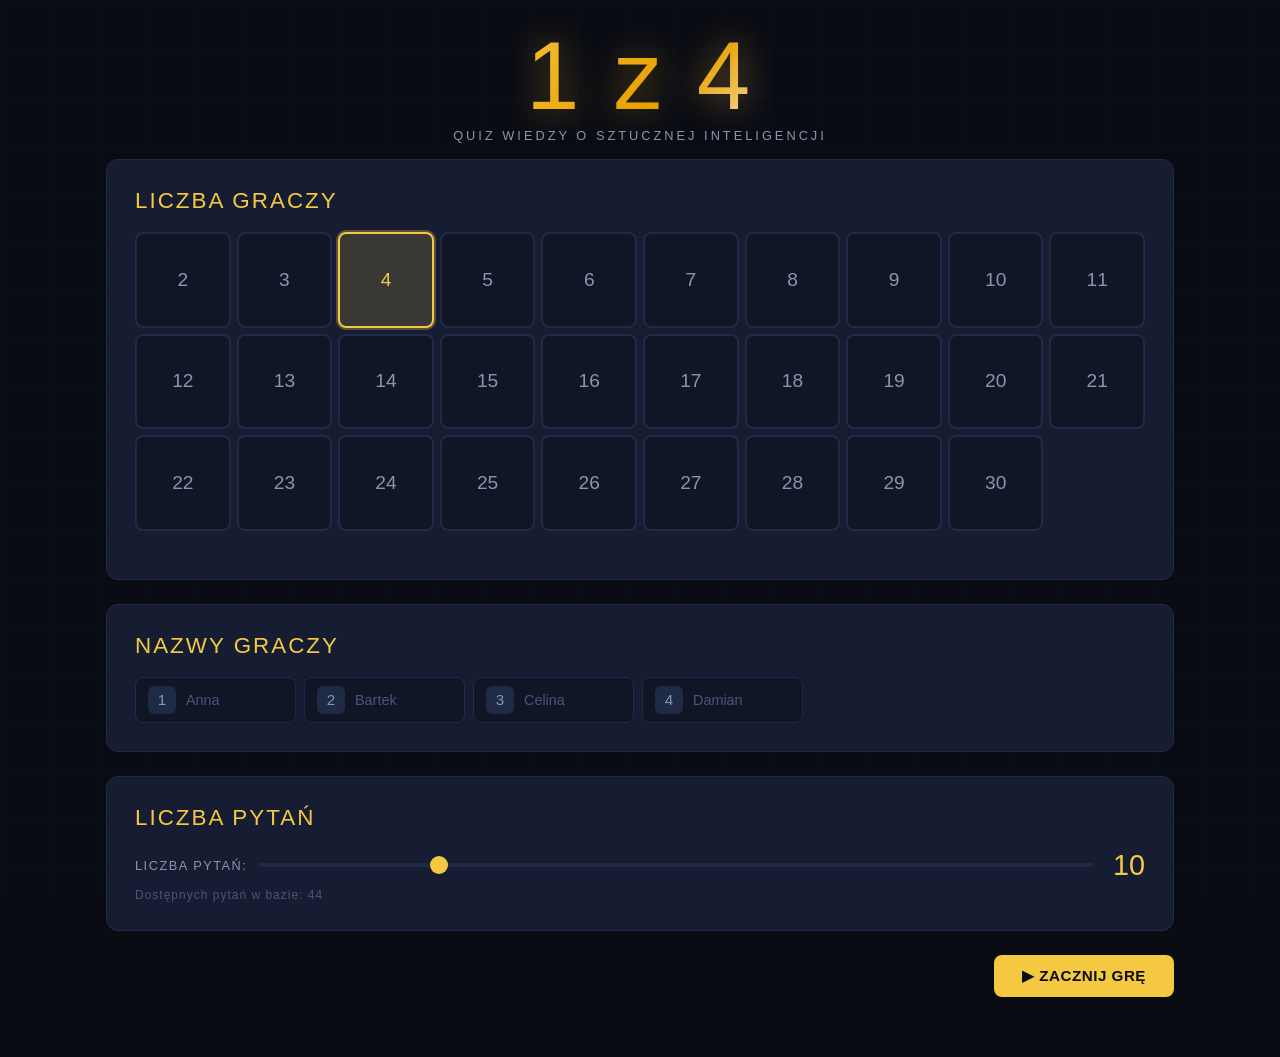
==== 1z10.html @ 4d4ddbfc "first commit" ====
<!DOCTYPE html>
<html lang="pl">
<head>
<meta charset="UTF-8" />
<meta name="viewport" content="width=device-width, initial-scale=1.0" />
<title>1 z N — Quiz AI</title>
<link rel="preconnect" href="https://fonts.googleapis.com" />
<link href="https://fonts.googleapis.com/css2?family=Cinzel:wght@400;700;900&family=Raleway:wght@300;400;600&display=swap" rel="stylesheet"/>
<style>
  /* ===== RESET & TOKENS ===== */
  *, *::before, *::after { box-sizing: border-box; margin: 0; padding: 0; }

  :root {
    --bg:       #0a0c14;
    --surface:  #111627;
    --card:     #161d32;
    --border:   #1f2a45;
    --gold:     #f5c842;
    --gold2:    #e8a000;
    --blue:     #2563eb;
    --green:    #22c55e;
    --red:      #ef4444;
    --muted:    #4a5578;
    --text:     #e8eaf0;
    --subtext:  #8a94b0;
    --radius:   12px;
    --font-h:   'Bebas Neue', sans-serif;
    --font-b:   'DM Sans', sans-serif;
  }

  body {
    background: var(--bg);
    color: var(--text);
    font-family: var(--font-b);
    min-height: 100vh;
    display: flex;
    flex-direction: column;
    align-items: center;
    overflow-x: hidden;
  }

  /* ===== BACKGROUND GRID ===== */
  body::before {
    content: '';
    position: fixed; inset: 0;
    background-image:
      linear-gradient(rgba(37,99,235,.04) 1px, transparent 1px),
      linear-gradient(90deg, rgba(37,99,235,.04) 1px, transparent 1px);
    background-size: 48px 48px;
    pointer-events: none;
    z-index: 0;
  }

  /* ===== LOGO BAR ===== */
  #logo-bar {
    width: 100%;
    display: flex;
    align-items: center;
    justify-content: center;
    padding: 28px 0 16px;
    position: relative;
    z-index: 1;
  }

  #logo {
    font-family: var(--font-h);
    font-size: clamp(3.5rem, 8vw, 6rem);
    letter-spacing: 4px;
    background: linear-gradient(135deg, var(--gold) 0%, var(--gold2) 60%, #fff 100%);
    -webkit-background-clip: text;
    -webkit-text-fill-color: transparent;
    background-clip: text;
    text-shadow: none;
    line-height: 1;
    text-align: center;
    display: block;
    width: 100%;
    position: relative;
  }

  #logo::after {
    content: attr(data-title);
    position: absolute;
    inset: 0;
    background: linear-gradient(135deg, var(--gold) 0%, var(--gold2) 60%, #fff 100%);
    -webkit-background-clip: text;
    -webkit-text-fill-color: transparent;
    background-clip: text;
    filter: blur(18px);
    opacity: .5;
  }

  #subtitle {
    font-family: var(--font-b);
    font-size: .8rem;
    letter-spacing: 3px;
    text-transform: uppercase;
    color: var(--subtext);
    text-align: center;
    margin-top: 4px;
  }

  /* ===== MAIN WRAPPER ===== */
  #app {
    width: 100%;
    max-width: 1100px;
    padding: 0 16px 60px;
    position: relative;
    z-index: 1;
  }

  /* ===== SCREENS ===== */
  .screen { display: none; flex-direction: column; gap: 24px; }
  .screen.active { display: flex; }

  /* ===== CARD ===== */
  .card {
    background: var(--card);
    border: 1px solid var(--border);
    border-radius: var(--radius);
    padding: 28px;
  }

  .card-title {
    font-family: var(--font-h);
    font-size: 1.4rem;
    letter-spacing: 2px;
    color: var(--gold);
    margin-bottom: 18px;
  }

  /* ===== BUTTONS ===== */
  .btn {
    display: inline-flex;
    align-items: center;
    justify-content: center;
    gap: 8px;
    padding: 12px 28px;
    border: none;
    border-radius: 8px;
    font-family: var(--font-b);
    font-size: .95rem;
    font-weight: 700;
    letter-spacing: .5px;
    cursor: pointer;
    transition: all .15s;
  }
  .btn:active { transform: scale(.97); }

  .btn-primary {
    background: var(--gold);
    color: #0a0c14;
  }
  .btn-primary:hover { background: var(--gold2); }

  .btn-secondary {
    background: var(--surface);
    color: var(--text);
    border: 1px solid var(--border);
  }
  .btn-secondary:hover { border-color: var(--gold); color: var(--gold); }

  .btn-danger { background: var(--red); color: #fff; }
  .btn-danger:hover { background: #c53030; }

  .btn-success { background: var(--green); color: #fff; }
  .btn-success:hover { background: #16a34a; }

  .btn-reveal {
    background: rgba(245,200,66,.15);
    color: var(--gold);
    border: 1px solid rgba(245,200,66,.4);
  }
  .btn-reveal:hover { background: rgba(245,200,66,.25); }

  .btn-full { width: 100%; }

  /* ===== SETUP SCREEN ===== */
  .player-count-grid {
    display: grid;
    grid-template-columns: repeat(10, 1fr);
    gap: 6px;
    margin-bottom: 20px;
  }

  .count-btn {
    aspect-ratio: 1;
    border: 2px solid var(--border);
    border-radius: 8px;
    background: var(--surface);
    color: var(--subtext);
    font-family: var(--font-h);
    font-size: clamp(.9rem, 1.5vw, 1.3rem);
    cursor: pointer;
    transition: all .15s;
  }
  .count-btn:hover, .count-btn.selected {
    border-color: var(--gold);
    color: var(--gold);
    background: rgba(245,200,66,.08);
  }
  .count-btn.selected {
    background: rgba(245,200,66,.16);
    box-shadow: 0 0 0 2px rgba(245,200,66,.3);
  }

  .players-grid {
    display: grid;
    grid-template-columns: repeat(auto-fill, minmax(160px, 1fr));
    gap: 8px;
    max-height: 420px;
    overflow-y: auto;
    padding-right: 4px;
  }
  .players-grid::-webkit-scrollbar { width: 4px; }
  .players-grid::-webkit-scrollbar-track { background: var(--surface); }
  .players-grid::-webkit-scrollbar-thumb { background: var(--border); border-radius: 2px; }

  .player-input-wrap {
    display: flex;
    align-items: center;
    gap: 10px;
    background: var(--surface);
    border: 1px solid var(--border);
    border-radius: 8px;
    padding: 8px 12px;
    transition: border-color .15s;
  }
  .player-input-wrap:focus-within { border-color: var(--gold); }

  .player-badge {
    width: 28px; height: 28px;
    background: var(--border);
    border-radius: 6px;
    display: flex; align-items: center; justify-content: center;
    font-family: var(--font-h);
    font-size: .95rem;
    color: var(--subtext);
    flex-shrink: 0;
  }

  .player-input {
    background: transparent;
    border: none;
    outline: none;
    color: var(--text);
    font-family: var(--font-b);
    font-size: .9rem;
    width: 100%;
  }
  .player-input::placeholder { color: var(--muted); }

  /* ===== QUESTION COUNT ===== */
  .q-count-row {
    display: flex;
    align-items: center;
    gap: 12px;
  }

  input[type="range"] {
    -webkit-appearance: none;
    flex: 1;
    height: 4px;
    border-radius: 2px;
    background: var(--border);
    outline: none;
  }
  input[type="range"]::-webkit-slider-thumb {
    -webkit-appearance: none;
    width: 18px; height: 18px;
    border-radius: 50%;
    background: var(--gold);
    cursor: pointer;
  }

  .q-count-val {
    font-family: var(--font-h);
    font-size: 1.8rem;
    color: var(--gold);
    min-width: 40px;
    text-align: right;
  }

  #q-count-max {
    font-size: .75rem;
    color: var(--muted);
    letter-spacing: 1px;
    margin-top: 6px;
  }

  /* ===== GAME SCREEN ===== */
  #scoreboard {
    display: grid;
    grid-template-columns: repeat(auto-fill, minmax(88px, 1fr));
    gap: 6px;
  }

  #scoreboard.many {
    grid-template-columns: repeat(auto-fill, minmax(72px, 1fr));
    gap: 4px;
  }

  .score-card {
    background: var(--surface);
    border: 2px solid var(--border);
    border-radius: 10px;
    padding: 8px 6px;
    text-align: center;
    transition: all .2s;
    position: relative;
    overflow: hidden;
    cursor: pointer;
    user-select: none;
    -webkit-tap-highlight-color: transparent;
  }
  .score-card:hover:not(.correct):not(.wrong):not(.buzzed) {
    border-color: rgba(245,200,66,.5);
    background: rgba(245,200,66,.05);
  }
  .score-card.buzzed {
    border-color: var(--gold);
    background: rgba(245,200,66,.1);
    box-shadow: 0 0 18px rgba(245,200,66,.25);
    animation: pulse-gold .4s ease-in-out;
  }
  .score-card.correct {
    border-color: var(--green);
    background: rgba(34,197,94,.12);
    cursor: default;
  }
  .score-card.wrong {
    border-color: var(--red);
    background: rgba(239,68,68,.08);
    cursor: default;
    opacity: .55;
  }

  @keyframes pulse-gold {
    0%   { transform: scale(1); }
    50%  { transform: scale(1.04); }
    100% { transform: scale(1); }
  }

  .score-name {
    font-size: .68rem;
    color: var(--subtext);
    margin-bottom: 2px;
    white-space: nowrap;
    overflow: hidden;
    text-overflow: ellipsis;
  }
  .score-pts {
    font-family: var(--font-h);
    font-size: 1.6rem;
    line-height: 1;
    color: var(--text);
  }
  .score-key {
    font-size: .6rem;
    color: var(--muted);
    margin-top: 2px;
  }
  .score-buzz-btn {
    display: block;
    width: 100%;
    margin-top: 4px;
    padding: 3px 0;
    background: rgba(245,200,66,.12);
    border: 1px solid rgba(245,200,66,.25);
    border-radius: 4px;
    color: var(--gold);
    font-size: .62rem;
    font-weight: 700;
    letter-spacing: .5px;
    cursor: pointer;
    font-family: var(--font-b);
  }
  .score-card.buzzed .score-buzz-btn,
  .score-card.correct .score-buzz-btn,
  .score-card.wrong .score-buzz-btn { display: none; }

  /* ===== QUESTION BOX ===== */
  #question-box {
    background: var(--card);
    border: 2px solid var(--border);
    border-radius: var(--radius);
    padding: 36px 32px;
    text-align: center;
    min-height: 180px;
    display: flex;
    flex-direction: column;
    align-items: center;
    justify-content: center;
    gap: 16px;
    position: relative;
  }

  #q-number {
    font-size: .75rem;
    letter-spacing: 2px;
    text-transform: uppercase;
    color: var(--muted);
  }

  #q-text {
    font-family: var(--font-b);
    font-size: clamp(1.1rem, 2.5vw, 1.5rem);
    font-weight: 500;
    color: var(--text);
    line-height: 1.45;
    max-width: 640px;
  }

  #q-buzz-hint {
    font-size: .8rem;
    color: var(--subtext);
    animation: blink 1.2s step-end infinite;
  }
  #q-buzz-hint span { color: var(--gold); }
  @keyframes blink { 50% { opacity: 0; } }

  /* ===== ANSWER PHASE ===== */
  #answer-phase {
    background: var(--card);
    border: 2px solid var(--gold);
    border-radius: var(--radius);
    padding: 28px;
    display: none;
    flex-direction: column;
    gap: 16px;
    align-items: center;
  }
  #answer-phase.visible { display: flex; }

  /* Sub-phase: player input */
  #sub-input {
    width: 100%;
    display: flex;
    flex-direction: column;
    align-items: center;
    gap: 16px;
  }

  /* Sub-phase: host evaluation */
  #sub-eval {
    width: 100%;
    display: none;
    flex-direction: column;
    align-items: center;
    gap: 18px;
  }
  #sub-eval.visible { display: flex; }

  #answering-name {
    font-family: var(--font-h);
    font-size: 1.6rem;
    color: var(--gold);
    letter-spacing: 2px;
  }

  #answer-input {
    width: 100%;
    max-width: 480px;
    padding: 14px 20px;
    background: var(--surface);
    border: 2px solid var(--border);
    border-radius: 8px;
    color: var(--text);
    font-family: var(--font-b);
    font-size: 1.1rem;
    outline: none;
    text-align: center;
    transition: border-color .15s;
  }
  #answer-input:focus { border-color: var(--gold); }

  /* Eval panel */
  #eval-player-name {
    font-family: var(--font-h);
    font-size: 1.6rem;
    color: var(--gold);
    letter-spacing: 2px;
  }

  #eval-correct-answer {
    background: rgba(34,197,94,.12);
    border: 1px solid rgba(34,197,94,.35);
    border-radius: 8px;
    padding: 10px 24px;
    font-size: 1rem;
    color: var(--green);
    font-weight: 700;
    text-align: center;
    max-width: 480px;
    width: 100%;
    word-break: break-word;
    animation: fade-in .3s ease;
    display: none;
  }
  @keyframes fade-in { from { opacity:0; transform:translateY(-6px); } to { opacity:1; transform:none; } }

  .host-label {
    font-size: .7rem;
    letter-spacing: 2px;
    text-transform: uppercase;
    color: var(--muted);
    background: var(--surface);
    border: 1px solid var(--border);
    border-radius: 4px;
    padding: 2px 8px;
  }

  .eval-actions {
    display: flex;
    gap: 10px;
    flex-wrap: wrap;
    justify-content: center;
    width: 100%;
  }

  .skip-question-row {
    display: flex;
    gap: 10px;
    justify-content: center;
    width: 100%;
    margin-top: 4px;
  }

  /* ===== RESULT FLASH ===== */
  #result-flash {
    display: none;
    position: fixed;
    inset: 0;
    background: rgba(0,0,0,.65);
    z-index: 99;
    align-items: center;
    justify-content: center;
    flex-direction: column;
    gap: 12px;
  }
  #result-flash.show { display: flex; }

  #flash-icon {
    font-size: 5rem;
    animation: pop .35s cubic-bezier(.34,1.56,.64,1);
  }
  @keyframes pop {
    from { transform: scale(.4); opacity: 0; }
    to   { transform: scale(1);  opacity: 1; }
  }

  #flash-text {
    font-family: var(--font-h);
    font-size: 2.2rem;
    letter-spacing: 3px;
    text-align: center;
    max-width: 560px;
    line-height: 1.2;
  }
  #flash-correct-answer {
    font-size: .9rem;
    color: var(--subtext);
    max-width: 440px;
    text-align: center;
  }

  /* Flash with close button (for reveal only) */
  #flash-close-btn {
    margin-top: 8px;
    display: none;
    padding: 10px 32px;
    background: var(--surface);
    border: 1px solid var(--border);
    border-radius: 8px;
    color: var(--text);
    font-family: var(--font-b);
    font-size: .9rem;
    font-weight: 700;
    cursor: pointer;
    letter-spacing: .5px;
    transition: border-color .15s;
  }
  #flash-close-btn:hover { border-color: var(--gold); color: var(--gold); }
  #flash-close-btn.visible { display: inline-flex; align-items: center; justify-content: center; gap: 6px; }

  /* ===== PROGRESS BAR ===== */
  #progress-wrap {
    display: flex;
    align-items: center;
    gap: 12px;
  }
  #progress-bar-bg {
    flex: 1;
    height: 6px;
    background: var(--border);
    border-radius: 3px;
    overflow: hidden;
  }
  #progress-bar-fill {
    height: 100%;
    background: linear-gradient(90deg, var(--blue), var(--gold));
    border-radius: 3px;
    transition: width .4s ease;
  }
  #progress-label {
    font-size: .8rem;
    color: var(--subtext);
    white-space: nowrap;
  }

  /* ===== END SCREEN ===== */
  #podium {
    display: flex;
    justify-content: center;
    align-items: flex-end;
    gap: 12px;
    padding: 16px 0;
  }

  .podium-slot {
    display: flex;
    flex-direction: column;
    align-items: center;
    gap: 6px;
  }

  .podium-name {
    font-size: .8rem;
    color: var(--subtext);
    max-width: 90px;
    text-align: center;
    overflow: hidden;
    text-overflow: ellipsis;
    white-space: nowrap;
  }
  .podium-pts {
    font-family: var(--font-h);
    font-size: 1.5rem;
    color: var(--text);
  }
  .podium-bar {
    width: 80px;
    border-radius: 6px 6px 0 0;
    display: flex;
    align-items: flex-start;
    justify-content: center;
    padding-top: 8px;
    font-family: var(--font-h);
    font-size: 1.8rem;
  }

  .podium-1 .podium-bar { background: linear-gradient(180deg, #f5c842, #c48a00); height: 120px; }
  .podium-2 .podium-bar { background: linear-gradient(180deg, #b4bfcc, #6b7a8d); height: 90px; }
  .podium-3 .podium-bar { background: linear-gradient(180deg, #c97a3a, #7a4718); height: 65px; }
  .podium-rest .podium-bar { background: var(--border); height: 44px; }

  #final-ranking {
    display: flex;
    flex-direction: column;
    gap: 6px;
  }

  .rank-row {
    display: flex;
    align-items: center;
    gap: 14px;
    padding: 10px 16px;
    background: var(--surface);
    border: 1px solid var(--border);
    border-radius: 8px;
  }
  .rank-row:first-child { border-color: var(--gold); background: rgba(245,200,66,.07); }

  .rank-pos {
    font-family: var(--font-h);
    font-size: 1.3rem;
    color: var(--muted);
    min-width: 28px;
  }
  .rank-row:first-child .rank-pos { color: var(--gold); }
  .rank-row-name { flex: 1; font-weight: 500; }
  .rank-row-pts {
    font-family: var(--font-h);
    font-size: 1.4rem;
    color: var(--text);
  }

  /* ===== UTILITY ===== */
  .row { display: flex; gap: 12px; flex-wrap: wrap; }
  .row-right { justify-content: flex-end; }
  .row-center { justify-content: center; }

  label.field-label {
    display: block;
    font-size: .8rem;
    letter-spacing: 1.5px;
    text-transform: uppercase;
    color: var(--subtext);
    margin-bottom: 8px;
  }

  .divider {
    height: 1px;
    background: var(--border);
    margin: 4px 0;
  }

  #buzz-log {
    display: flex;
    flex-direction: column;
    gap: 4px;
    max-height: 90px;
    overflow-y: auto;
    font-size: .78rem;
    color: var(--subtext);
    width: 100%;
  }
  .buzz-entry { display: flex; gap: 6px; align-items: center; }
  .buzz-dot { width: 6px; height: 6px; border-radius: 50%; background: var(--gold); flex-shrink: 0; }

  #answer-timer {
    font-family: var(--font-h);
    font-size: 2.4rem;
    color: var(--gold);
    line-height: 1;
  }
  #answer-timer.urgent { color: var(--red); animation: blink .5s step-end infinite; }

  /* Skip question button in question box */
  #btn-skip-question {
    margin-top: 8px;
    padding: 7px 18px;
    background: transparent;
    border: 1px solid var(--border);
    border-radius: 6px;
    color: var(--muted);
    font-family: var(--font-b);
    font-size: .78rem;
    cursor: pointer;
    transition: all .15s;
    letter-spacing: .5px;
  }
  #btn-skip-question:hover { border-color: var(--subtext); color: var(--text); }
</style>
</head>
<body>

<!-- LOGO -->
<div id="logo-bar">
  <div>
    <div id="logo" data-title="1 z 10">1 z 10</div>
    <div id="subtitle">Quiz wiedzy o sztucznej inteligencji</div>
  </div>
</div>

<div id="app">

  <!-- ===================== SETUP SCREEN ===================== -->
  <div id="screen-setup" class="screen active">

    <div class="card">
      <div class="card-title">LICZBA GRACZY</div>
      <div class="player-count-grid" id="count-grid"></div>
    </div>

    <div class="card">
      <div class="card-title">NAZWY GRACZY</div>
      <div class="players-grid" id="players-grid"></div>
    </div>

    <div class="card">
      <div class="card-title">LICZBA PYTAŃ</div>
      <div class="q-count-row">
        <label class="field-label" style="margin:0;white-space:nowrap">Liczba pytań:</label>
        <input type="range" id="q-range" min="1" max="30" value="10" step="1" />
        <div class="q-count-val" id="q-count-val">10</div>
      </div>
      <div id="q-count-max">Dostępnych pytań w bazie: <span id="q-pool-size">…</span></div>
    </div>

    <div class="row row-right">
      <button class="btn btn-primary" id="btn-start" onclick="startGame()">▶ ZACZNIJ GRĘ</button>
    </div>

  </div>

  <!-- ===================== GAME SCREEN ===================== -->
  <div id="screen-game" class="screen">

    <div id="progress-wrap">
      <div id="progress-bar-bg"><div id="progress-bar-fill" style="width:0%"></div></div>
      <div id="progress-label">0 / 0</div>
    </div>

    <div id="scoreboard"></div>

    <!-- Question display -->
    <div id="question-box">
      <div id="q-number">PYTANIE 1</div>
      <div id="q-text">Ładowanie pytania…</div>
      <div id="q-buzz-hint">▼ Naciśnij swój klawisz żeby odpowiedzieć</div>
      <button id="btn-skip-question" onclick="skipQuestion()">Pomiń pytanie →</button>
    </div>

    <!-- Answer + evaluation panel -->
    <div id="answer-phase">

      <!-- SUB-PHASE 1: player types answer -->
      <div id="sub-input">
        <div id="answering-name">GRACZ</div>
        <div style="display:flex;align-items:center;gap:16px">
  <div id="answer-timer">10</div>
</div>
        <div class="row row-center">
          <button class="btn btn-primary" onclick="submitAnswer()">✔ ZATWIERDŹ</button>
          <button class="btn btn-secondary" onclick="timeoutAnswerer()">⌛ CZAS MINĄŁ</button>
        </div>
      </div>

      <!-- SUB-PHASE 2: host evaluation -->
      <div id="sub-eval">
        <span class="host-label">🎙 PROWADZĄCY — OCEŃ ODPOWIEDŹ</span>
        <div id="eval-player-name">GRACZ</div>

        <!-- Revealed correct answer (hidden until host clicks) -->
        <div id="eval-correct-answer"></div>

        <!-- Show answer button -->
        <div class="eval-actions">
          <button class="btn btn-reveal" id="btn-reveal" onclick="revealCorrectAnswer()">💡 Pokaż prawidłową odpowiedź</button>
        </div>

        <!-- Judge buttons -->
        <div class="eval-actions" style="gap:14px">
          <button class="btn btn-success" style="font-size:1.05rem;padding:14px 36px;" onclick="hostJudge(true)">✓ POPRAWNA</button>
          <button class="btn btn-danger"  style="font-size:1.05rem;padding:14px 36px;" onclick="hostJudge(false)">✗ BŁĘDNA</button>
        </div>

        <div style="width:100%;height:1px;background:var(--border);margin:2px 0"></div>
        <button class="btn btn-secondary" style="font-size:.82rem;padding:8px 20px;" onclick="skipQuestion()">Pomiń pytanie bez punktów →</button>
      </div>

      <div id="buzz-log"></div>
    </div>

    <div class="row row-right">
      <button class="btn btn-secondary" onclick="quitGame()">⬅ Wyjdź</button>
    </div>

  </div>

  <!-- ===================== END SCREEN ===================== -->
  <div id="screen-end" class="screen">

    <div class="card" style="text-align:center">
      <div class="card-title" style="font-size:2rem;letter-spacing:4px">KONIEC GRY!</div>
      <div id="winner-text" style="font-size:1.1rem;color:var(--subtext)"></div>
    </div>

    <div class="card">
      <div class="card-title">PODIUM</div>
      <div id="podium"></div>
    </div>

    <div class="card">
      <div class="card-title">WYNIKI KOŃCOWE</div>
      <div id="final-ranking"></div>
    </div>

    <div class="row row-right">
      <button class="btn btn-primary" onclick="backToSetup()">↩ GRAJ PONOWNIE</button>
    </div>

  </div>

</div>

<!-- RESULT FLASH OVERLAY -->
<div id="result-flash">
  <div id="flash-icon">✅</div>
  <div id="flash-text"></div>
  <div id="flash-correct-answer"></div>
  <button id="flash-close-btn" onclick="hideFlash()">✕ Zamknij i oceń</button>
</div>

<script src="./js/pytania.js"></script>
<script src="./js/utils.js"></script>
<script>
// =============================================
// GAME STATE
// =============================================
let GRA = null;
let timerInterval = null;
let timerVal = 10;
let answerLocked = false;
let currentAnswerer = null;   // gracz currently in answer/eval phase
let revealedAnswer = false;   // whether host already clicked reveal this round

// =============================================
// SETUP
// =============================================
let selectedCount = 4;

(function initSetup() {
  // Player count buttons 2–30
  const grid = document.getElementById('count-grid');
  for (let i = 2; i <= 30; i++) {
    const b = document.createElement('button');
    b.className = 'count-btn' + (i === selectedCount ? ' selected' : '');
    b.textContent = i;
    b.dataset.n = i;
    b.onclick = () => selectCount(i);
    grid.appendChild(b);
  }

  // Q range — dynamic max from PYTANIA pool
  const range = document.getElementById('q-range');

  // Wait for pytania.js to load, then set max
  function setRangeMax() {
    const poolSize = (typeof PYTANIA !== 'undefined') ? PYTANIA.length : 30;
    range.max = poolSize;
    const defaultVal = Math.min(10, poolSize);
    range.value = defaultVal;
    document.getElementById('q-count-val').textContent = defaultVal;
    document.getElementById('q-pool-size').textContent = poolSize;
  }

  // If PYTANIA already defined (sync load), set immediately; else wait
  if (typeof PYTANIA !== 'undefined') {
    setRangeMax();
  } else {
    window.addEventListener('load', setRangeMax);
    // fallback: try after short delay
    setTimeout(setRangeMax, 100);
  }

  range.addEventListener('input', () => {
    document.getElementById('q-count-val').textContent = range.value;
  });

  renderPlayerInputs();
  updateLogo(selectedCount);
})();

function selectCount(n) {
  selectedCount = n;
  document.querySelectorAll('.count-btn').forEach(b => {
    b.classList.toggle('selected', +b.dataset.n === n);
  });
  renderPlayerInputs();
  updateLogo(n);
}

function renderPlayerInputs() {
  const grid = document.getElementById('players-grid');
  const existing = [...grid.querySelectorAll('input')].map(i => i.value);
  grid.innerHTML = '';

  const klucze = ["1","2","3","4","5","6","7","8","9","0",
                  "—","—","—","—","—","—","—","—","—","—",
                  "—","—","—","—","—","—","—","—","—","—"];
  const domyslne = [
    "Anna","Bartek","Celina","Damian","Ela","Filip","Gosia","Hubert","Iga","Jarek",
    "Kasia","Leon","Marta","Norbert","Ola","Piotr","Roma","Szymon","Tosia","Urek",
    "Vika","Wojtek","Xenia","Ysek","Zosia","Adam","Basia","Czarek","Dorota","Emil"
  ];

  for (let i = 0; i < selectedCount; i++) {
    const wrap = document.createElement('div');
    wrap.className = 'player-input-wrap';

    const badge = document.createElement('div');
    badge.className = 'player-badge';
    badge.textContent = klucze[i];

    const inp = document.createElement('input');
    inp.className = 'player-input';
    inp.type = 'text';
    inp.placeholder = domyslne[i] || `Gracz ${i+1}`;
    inp.value = existing[i] || '';
    inp.maxLength = 16;

    wrap.appendChild(badge);
    wrap.appendChild(inp);
    grid.appendChild(wrap);
  }
}

function getPlayerNames() {
  const domyslne = Array.from({length:30}, (_,i) => `Gracz ${i+1}`);
  return [...document.querySelectorAll('.player-input')].map((inp, i) =>
    inp.value.trim() || domyslne[i]
  );
}

function updateLogo(n) {
  const logo = document.getElementById('logo');
  const t = `1 z ${n}`;
  logo.textContent = t;
  logo.setAttribute('data-title', t);
}

// =============================================
// START GAME
// =============================================
function startGame() {
  const names = getPlayerNames();
  const qCount = +document.getElementById('q-range').value;
  const pytania = losujPytania(PYTANIA, qCount);

  GRA = stworzStanGry(names, pytania);

  showScreen('game');
  updateProgress();
  renderScoreboard();
  showQuestion();
  document.addEventListener('keydown', onKeyDown);
}

// =============================================
// SHOW QUESTION
// =============================================
function showQuestion() {
  if (GRA.aktualnyIndeks >= GRA.pytania.length) {
    endGame();
    return;
  }

  const p = GRA.pytania[GRA.aktualnyIndeks];
  GRA.fazaGry = 'pytanie';
  GRA.buzzKolejka = [];
  answerLocked = false;
  currentAnswerer = null;
  revealedAnswer = false;

  // Reset all player buzz/correct/wrong flags for this question
  GRA.gracze.forEach(g => { g.buzzed = false; });
  renderScoreboard();

  document.getElementById('q-number').textContent =
    `PYTANIE ${GRA.aktualnyIndeks + 1} / ${GRA.pytania.length}`;
  document.getElementById('q-text').textContent = p.pytanie;

  const n = GRA.gracze.length;
  const hintEl = document.getElementById('q-buzz-hint');
  if (n <= 10) {
    hintEl.innerHTML = '▼ Naciśnij swój klawisz <span>1–' + (n <= 9 ? n : '0') + '</span> żeby odpowiedzieć';
  } else {
    hintEl.innerHTML = '▼ Kliknij swój panel lub użyj <span>klawiszy 1–0</span> dla pierwszych 10';
  }
  hintEl.style.display = '';

  // Show skip button only in question phase
  document.getElementById('btn-skip-question').style.display = '';

  hideAnswerPhase();
  updateProgress();
}

// =============================================
// KEYBOARD HANDLER
// =============================================
function onKeyDown(e) {
  if (GRA.fazaGry === 'pytanie') {
    const klucze = ["1","2","3","4","5","6","7","8","9","0"];
    const idx = klucze.indexOf(e.key);
    if (idx === -1 || idx >= GRA.gracze.length) return;
    buzzPlayer(GRA.gracze[idx].id);
  }

  if (GRA.fazaGry === 'odpowiedz') {
    if (e.key === 'Enter') submitAnswer();
  }
}

// =============================================
// BUZZ
// =============================================
function buzzPlayer(gId) {
  if (GRA.fazaGry !== 'pytanie') return;
  if (answerLocked) return;

  const gracz = GRA.gracze.find(g => g.id === gId);
  if (!gracz || gracz.buzzed) return;

  const card = document.getElementById(`sc-${gracz.id}`);
  if (card && (card.classList.contains('correct') || card.classList.contains('wrong'))) return;

  gracz.buzzed = true;
  GRA.buzzKolejka.push(gracz);

  if (card) card.classList.add('buzzed');
  dzwiek('buzz');

  openAnswerPhase(gracz);
}

// =============================================
// ANSWER PHASE — INPUT SUB-PHASE
// =============================================
function openAnswerPhase(gracz) {
  GRA.fazaGry = 'odpowiedz';
  currentAnswerer = gracz;
  answerLocked = false;

  document.getElementById('q-buzz-hint').style.display = 'none';
  document.getElementById('btn-skip-question').style.display = 'none';
  document.getElementById('answering-name').textContent = `${gracz.nazwa} odpowiada!`;

  // Show input sub-phase, hide eval sub-phase
  document.getElementById('sub-input').style.display = '';
  document.getElementById('sub-eval').style.display = 'none';
  document.getElementById('sub-eval').classList.remove('visible');


  document.getElementById('answer-phase').classList.add('visible');

  renderBuzzLog();
  startAnswerTimer(gracz);

  // Focus after small delay (avoid key event triggering input)
}

function startAnswerTimer(gracz) {
  clearInterval(timerInterval);
  timerVal = 10;
  const timerEl = document.getElementById('answer-timer');
  timerEl.textContent = timerVal;
  timerEl.classList.remove('urgent');

  timerInterval = setInterval(() => {
    timerVal--;
    timerEl.textContent = timerVal;
    if (timerVal <= 3) timerEl.classList.add('urgent');
    if (timerVal <= 0) {
      clearInterval(timerInterval);
      // Timer ran out — go straight to evaluation with "(czas minął)"
      transitionToEval('(czas minął)');
    }
  }, 1000);
}

function submitAnswer() {
  if (answerLocked || GRA.fazaGry !== 'odpowiedz') return;
  clearInterval(timerInterval);
transitionToEval('');
}

function timeoutAnswerer() {
  if (GRA.fazaGry !== 'odpowiedz') return;
  clearInterval(timerInterval);
  transitionToEval('(czas minął)');
}

// =============================================
// ANSWER PHASE — EVAL SUB-PHASE
// =============================================
function transitionToEval(wpisana) {
  GRA.fazaGry = 'ocena';
  answerLocked = true;

  // Hide input, show eval
  document.getElementById('sub-input').style.display = 'none';
  const evalDiv = document.getElementById('sub-eval');
  evalDiv.style.display = '';
  evalDiv.classList.add('visible');

  document.getElementById('eval-player-name').textContent = currentAnswerer.nazwa;

  // Reset reveal state
  revealedAnswer = false;
  const corrEl = document.getElementById('eval-correct-answer');
  corrEl.style.display = 'none';
  corrEl.textContent = '';
  document.getElementById('btn-reveal').disabled = false;
  document.getElementById('btn-reveal').style.opacity = '1';
}

function revealCorrectAnswer() {
  if (revealedAnswer) return;
  revealedAnswer = true;

  const poprawna = GRA.pytania[GRA.aktualnyIndeks].poprawna;

  // Show in eval panel
  const corrEl = document.getElementById('eval-correct-answer');
  corrEl.textContent = `✓ Prawidłowa odpowiedź: ${poprawna}`;
  corrEl.style.display = '';

  // Dim the button
  const btn = document.getElementById('btn-reveal');
  btn.disabled = true;
  btn.style.opacity = '.45';

  // Show in big overlay (with close button so host can return to panel)
  showFlash('reveal-only', null, poprawna);
}

// =============================================
// HOST JUDGES: correct / wrong
// =============================================
function hostJudge(correct) {
  if (!currentAnswerer || GRA.fazaGry !== 'ocena') return;
  const gracz = currentAnswerer;

  hideFlash(); // in case reveal overlay is showing

  if (correct) {
    gracz.punkty++;
    const card = document.getElementById(`sc-${gracz.id}`);
    if (card) { card.classList.remove('buzzed'); card.classList.add('correct'); }
    updateScorePts(gracz);
    dzwiek('poprawna');
    showFlash('correct', gracz.nazwa, GRA.pytania[GRA.aktualnyIndeks].poprawna);
  } else {
    const card = document.getElementById(`sc-${gracz.id}`);
    if (card) { card.classList.remove('buzzed'); card.classList.add('wrong'); }
    dzwiek('zla');
    showFlash('wrong', gracz.nazwa, GRA.pytania[GRA.aktualnyIndeks].poprawna);
  }

  // Always → next question after flash
  setTimeout(() => {
    hideFlash();
    GRA.aktualnyIndeks++;
    showQuestion();
  }, 2200);
}

// =============================================
// SKIP QUESTION (no points, just advance)
// =============================================
function skipQuestion() {
  clearInterval(timerInterval);
  hideFlash();
  GRA.aktualnyIndeks++;
  showQuestion();
}

// =============================================
// FLASH OVERLAY
// =============================================
function showFlash(type, nazwaGracza, poprawna) {
  const flash = document.getElementById('result-flash');
  const icon  = document.getElementById('flash-icon');
  const text  = document.getElementById('flash-text');
  const corr  = document.getElementById('flash-correct-answer');
  const closeBtn = document.getElementById('flash-close-btn');

  closeBtn.classList.remove('visible');

  if (type === 'correct') {
    icon.textContent = '✅';
    text.textContent = `${nazwaGracza} — POPRAWNIE!`;
    text.style.color = 'var(--green)';
    corr.textContent = `Odpowiedź: ${poprawna}`;
  } else if (type === 'wrong') {
    icon.textContent = '❌';
    text.textContent = `${nazwaGracza} — BŁĄD!`;
    text.style.color = 'var(--red)';
    corr.textContent = '';
  } else if (type === 'reveal-only') {
    // Show correct answer; host must close manually to return to eval
    icon.textContent = '💡';
    text.textContent = 'Prawidłowa odpowiedź:';
    text.style.color = 'var(--gold)';
    corr.textContent = poprawna;
    corr.style.fontSize = '1.25rem';
    corr.style.color = 'var(--green)';
    corr.style.fontWeight = '700';
    closeBtn.classList.add('visible');
  } else if (type === 'reveal') {
    icon.textContent = '💡';
    text.textContent = 'Nikt nie odpowiedział poprawnie';
    text.style.color = 'var(--subtext)';
    corr.textContent = `Poprawna odpowiedź: ${poprawna}`;
    corr.style.fontSize = '.9rem';
    corr.style.color = 'var(--subtext)';
    corr.style.fontWeight = 'normal';
  }

  flash.classList.add('show');
}

function hideFlash() {
  document.getElementById('result-flash').classList.remove('show');
  // Reset corr styles
  const corr = document.getElementById('flash-correct-answer');
  corr.style.fontSize = '';
  corr.style.color = '';
  corr.style.fontWeight = '';
}

// =============================================
// SCOREBOARD
// =============================================
function renderScoreboard() {
  const sb = document.getElementById('scoreboard');
  sb.innerHTML = '';
  const n = GRA.gracze.length;
  sb.classList.toggle('many', n > 14);

  const klucze = ["1","2","3","4","5","6","7","8","9","0"];

  GRA.gracze.forEach((g, i) => {
    const card = document.createElement('div');
    card.className = 'score-card';
    card.id = `sc-${g.id}`;

    const keyLabel = i < 10 ? `<div class="score-key">[${klucze[i]}]</div>` : '';

    card.innerHTML = `
      <div class="score-name">${g.nazwa}</div>
      <div class="score-pts" id="pts-${g.id}">${g.punkty}</div>
      ${keyLabel}

    `;

    card.addEventListener('click', () => buzzPlayer(g.id));
    sb.appendChild(card);
  });
}

function updateScorePts(gracz) {
  const el = document.getElementById(`pts-${gracz.id}`);
  if (el) el.textContent = gracz.punkty;
}

function renderBuzzLog() {
  const log = document.getElementById('buzz-log');
  log.innerHTML = '';
  GRA.buzzKolejka.forEach((g, i) => {
    const div = document.createElement('div');
    div.className = 'buzz-entry';
    div.innerHTML = `<div class="buzz-dot"></div>${i+1}. ${g.nazwa}`;
    log.appendChild(div);
  });
}

function hideAnswerPhase() {
  document.getElementById('answer-phase').classList.remove('visible');
  document.getElementById('sub-input').style.display = '';
  document.getElementById('sub-eval').style.display = 'none';
  document.getElementById('sub-eval').classList.remove('visible');
  document.getElementById('buzz-log').innerHTML = '';
  clearInterval(timerInterval);
  document.getElementById('answer-timer').classList.remove('urgent');
  document.getElementById('eval-correct-answer').style.display = 'none';
}

// =============================================
// PROGRESS
// =============================================
function updateProgress() {
  const total = GRA.pytania.length;
  const done  = GRA.aktualnyIndeks;
  const pct   = total > 0 ? (done / total) * 100 : 0;
  document.getElementById('progress-bar-fill').style.width = pct + '%';
  document.getElementById('progress-label').textContent = `${done} / ${total}`;
}

// =============================================
// END GAME
// =============================================
function endGame() {
  document.removeEventListener('keydown', onKeyDown);
  clearInterval(timerInterval);
  dzwiek('wygrana');

  const ranking = rankingGraczy(GRA.gracze);
  const lider   = liderGry(GRA.gracze);

  if (lider) zapiszWynik('1zN', lider.punkty);

  document.getElementById('winner-text').textContent =
    lider ? `🏆 Zwycięzca: ${lider.nazwa} z ${lider.punkty} pkt` : '🤝 Remis!';

  renderPodium(ranking);
  renderFinalRanking(ranking);
  showScreen('end');
}

function renderPodium(ranking) {
  const medals = ['🥇','🥈','🥉'];
  const slots  = [ranking[1], ranking[0], ranking[2]];
  const classes = ['podium-2','podium-1','podium-3'];

  const pod = document.getElementById('podium');
  pod.innerHTML = '';

  slots.forEach((gracz, i) => {
    if (!gracz) return;
    const div = document.createElement('div');
    div.className = `podium-slot ${classes[i]}`;
    div.innerHTML = `
      <div class="podium-name">${gracz.nazwa}</div>
      <div class="podium-pts">${gracz.punkty} pkt</div>
      <div class="podium-bar">${medals[i === 1 ? 0 : i === 0 ? 1 : 2]}</div>
    `;
    pod.appendChild(div);
  });
}

function renderFinalRanking(ranking) {
  const el = document.getElementById('final-ranking');
  el.innerHTML = '';
  ranking.forEach((g, i) => {
    const row = document.createElement('div');
    row.className = 'rank-row';
    row.innerHTML = `
      <div class="rank-pos">#${i+1}</div>
      <div class="rank-row-name">${g.nazwa}</div>
      <div class="rank-row-pts">${g.punkty}</div>
    `;
    el.appendChild(row);
  });
}

// =============================================
// NAVIGATION
// =============================================
function showScreen(name) {
  document.querySelectorAll('.screen').forEach(s => s.classList.remove('active'));
  document.getElementById(`screen-${name}`).classList.add('active');
}

function backToSetup() {
  GRA = null;
  showScreen('setup');
}

function quitGame() {
  if (!confirm('Wyjść z gry? Postęp zostanie utracony.')) return;
  document.removeEventListener('keydown', onKeyDown);
  clearInterval(timerInterval);
  hideFlash();
  GRA = null;
  showScreen('setup');
}
</script>
</body>
</html>
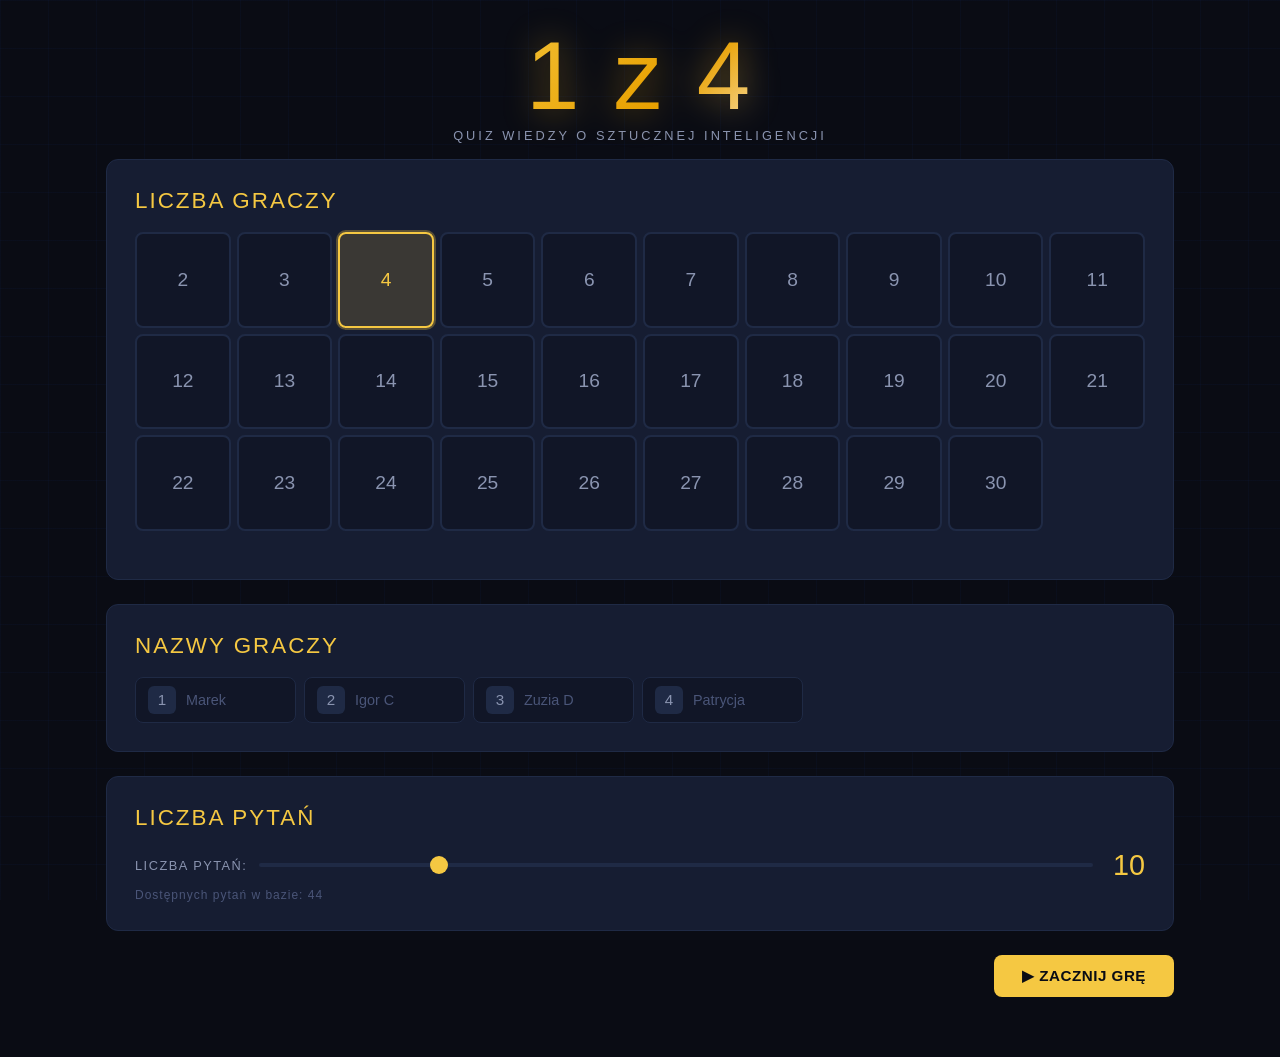
==== commit 63200dff: "Update default names in 1z10.html" ====
--- a/1z10.html
+++ b/1z10.html
@@ -961,9 +961,9 @@
                   "—","—","—","—","—","—","—","—","—","—",
                   "—","—","—","—","—","—","—","—","—","—"];
   const domyslne = [
-    "Anna","Bartek","Celina","Damian","Ela","Filip","Gosia","Hubert","Iga","Jarek",
-    "Kasia","Leon","Marta","Norbert","Ola","Piotr","Roma","Szymon","Tosia","Urek",
-    "Vika","Wojtek","Xenia","Ysek","Zosia","Adam","Basia","Czarek","Dorota","Emil"
+    "Marek","Igor C","Zuzia D","Patrycja","Kacper E","Szymon G","Adam","Szymon P","Nikola S","Tosia",
+    "Natalia","Zuzia T","Marta","Ola","Kacper W","Piotr","Pawel","Julia","Ksawery","Marysia",
+    "Natalia","Wiktoria","Aleksander","Antek","Hanna","Julia W","Kuba","Nikola Z","Szymon Z","Igor Z"
   ];
 
   for (let i = 0; i < selectedCount; i++) {
@@ -1440,4 +1440,4 @@
 }
 </script>
 </body>
-</html>+</html>
